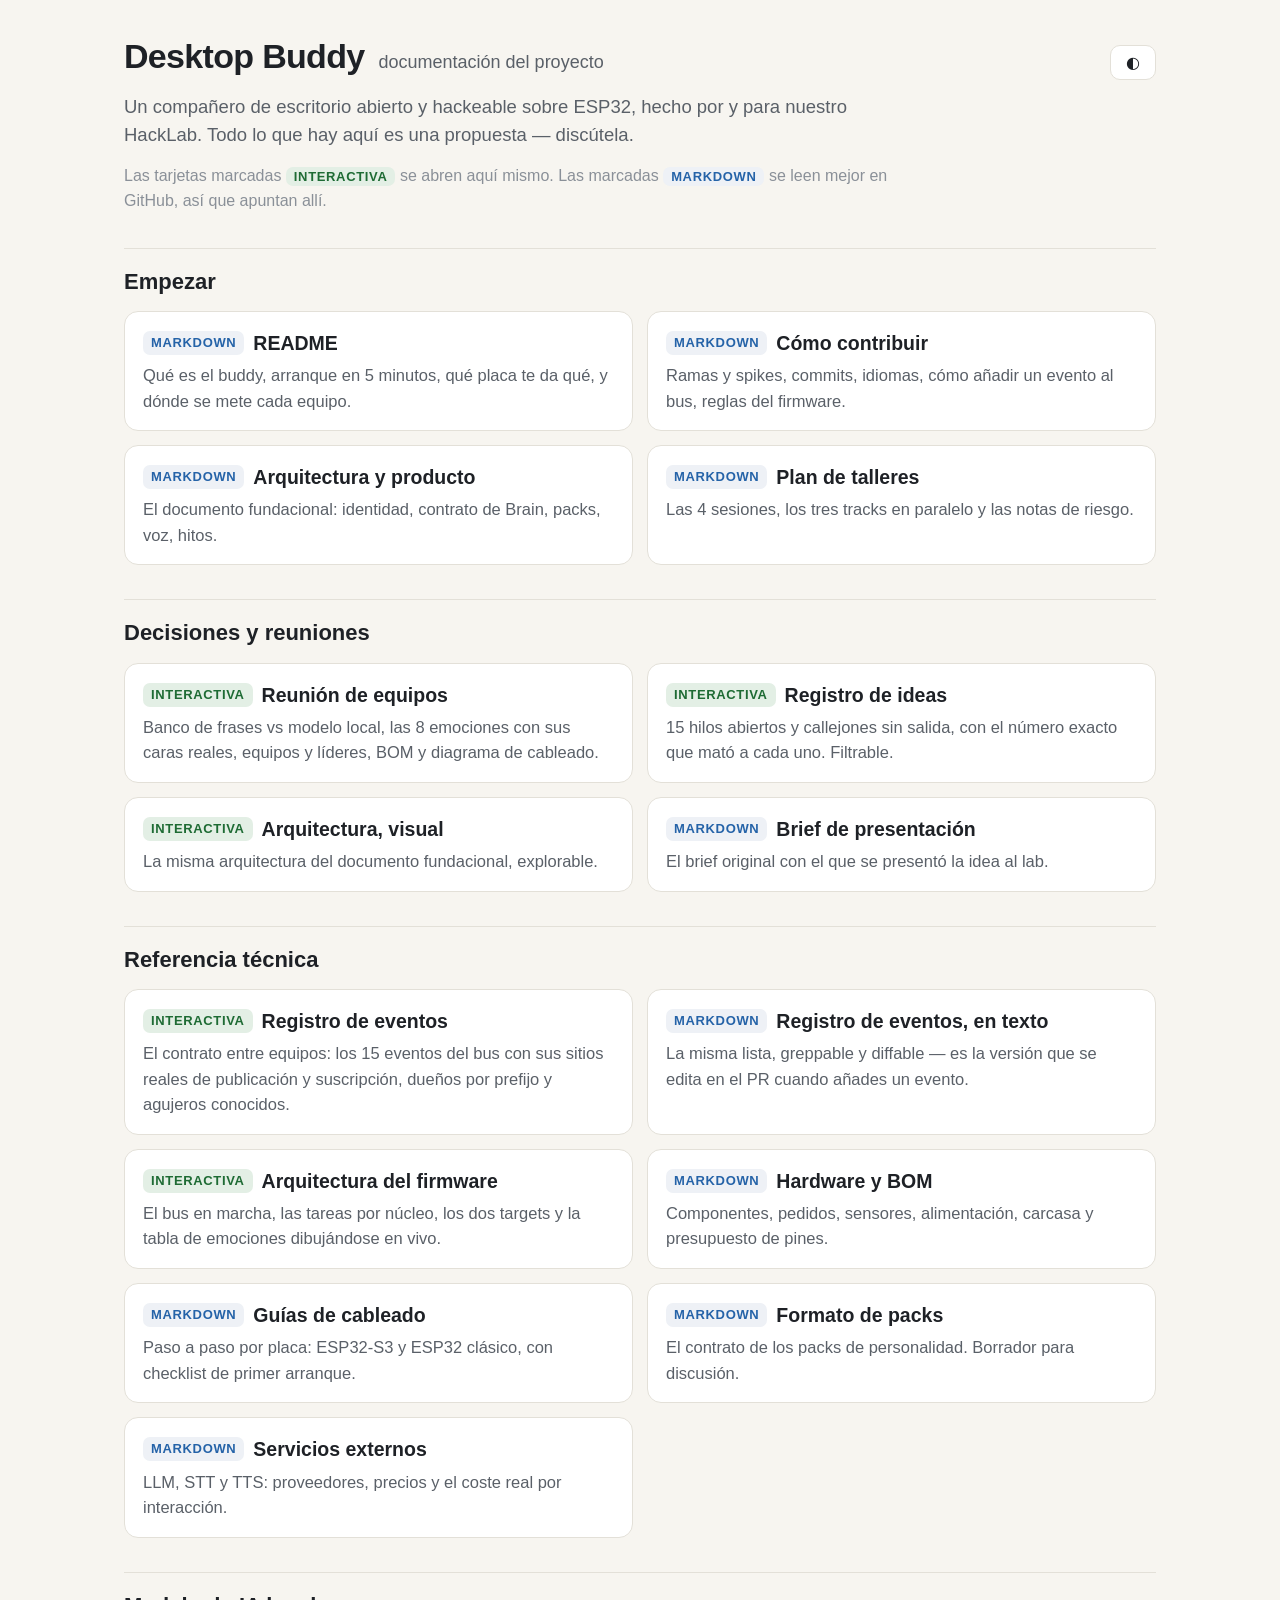
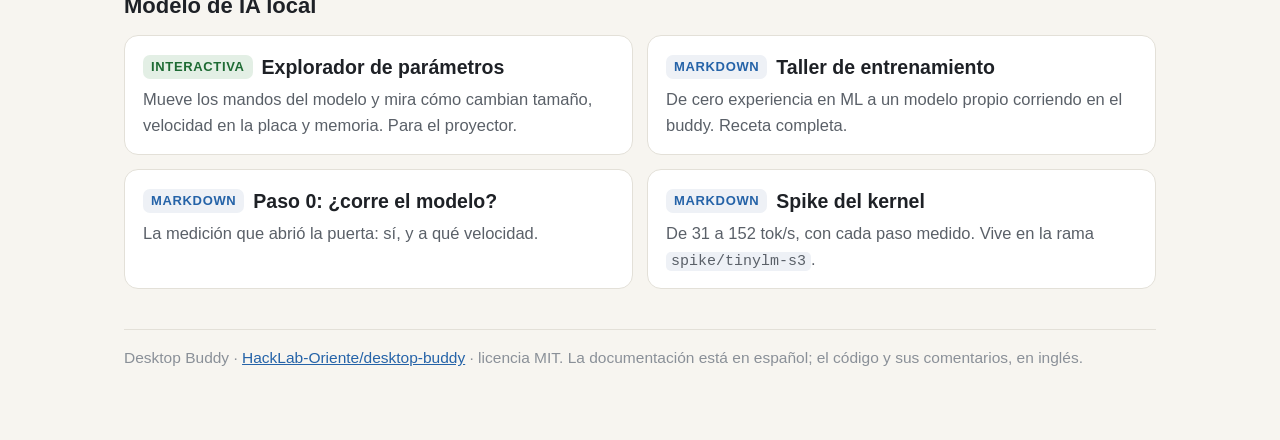
==== docs/index.html @ 01ba751e "Publishing prep: real clone URL, docs landing page, oled-mask marked historical README now carries t" ====
<!DOCTYPE html>
<html lang="es">
<head>
<meta charset="utf-8">
<meta name="viewport" content="width=device-width, initial-scale=1">
<title>Desktop Buddy · Documentación</title>
<style>
  :root{
    --bg:#f7f5f0; --card:#fff; --ink:#1e2126; --ink2:#5a6068; --muted:#8a9098;
    --line:#e3e0d8; --accent:#2563a8; --soft:#eef1f6;
    --good-bg:#e3efe5; --good-ink:#1e6b34; --warn-bg:#f5eedd; --warn-ink:#8a6410;
  }
  [data-theme="dark"]{
    --bg:#14161a; --card:#1e2126; --ink:#eceae4; --ink2:#b9bec6; --muted:#7d838c;
    --line:#2e323a; --accent:#6aa7e0; --soft:#232830;
    --good-bg:#1c3324; --good-ink:#7fd096; --warn-bg:#35301e; --warn-ink:#e0bd62;
  }
  *{box-sizing:border-box;margin:0}
  body{background:var(--bg);color:var(--ink);padding:30px 24px 70px;max-width:1080px;
    margin:0 auto;font:19px/1.55 -apple-system,"Segoe UI",Roboto,"Helvetica Neue",sans-serif}
  header{display:flex;align-items:baseline;gap:14px;flex-wrap:wrap;margin-bottom:6px}
  h1{font-size:34px;letter-spacing:-.02em}
  .sub{color:var(--ink2);font-size:18px}
  #theme{margin-left:auto;background:var(--card);color:var(--ink);border:1px solid var(--line);
    border-radius:10px;padding:7px 15px;font-size:16px;cursor:pointer}
  .lede{color:var(--ink2);font-size:18.5px;margin:10px 0 6px;max-width:760px}
  h2{font-size:22px;margin:34px 0 12px;padding-top:16px;border-top:1px solid var(--line)}
  .grid{display:grid;grid-template-columns:1fr 1fr;gap:14px}
  @media(max-width:860px){.grid{grid-template-columns:1fr}}
  a.card{display:block;background:var(--card);border:1px solid var(--line);border-radius:14px;
    padding:16px 18px;text-decoration:none;color:inherit;transition:border-color .15s,transform .15s}
  a.card:hover{border-color:var(--accent);transform:translateY(-1px)}
  a.card .t{font-size:19.5px;font-weight:700;display:flex;align-items:center;gap:9px}
  a.card .d{color:var(--ink2);font-size:16.5px;margin-top:5px}
  .pill{font-size:13px;font-weight:700;border-radius:7px;padding:2px 8px;
    text-transform:uppercase;letter-spacing:.05em;flex:none}
  .p-live{background:var(--good-bg);color:var(--good-ink)}
  .p-md{background:var(--soft);color:var(--accent)}
  .note{color:var(--muted);font-size:16px;margin-top:14px;max-width:820px}
  code{font:15px ui-monospace,Menlo,monospace;background:var(--soft);border-radius:5px;padding:1px 5px}
  footer{margin-top:40px;padding-top:16px;border-top:1px solid var(--line);
    color:var(--muted);font-size:15.5px}
</style>
</head>
<body>

<header>
  <h1>Desktop Buddy</h1>
  <span class="sub">documentación del proyecto</span>
  <button id="theme">◐</button>
</header>
<p class="lede">
  Un compañero de escritorio abierto y hackeable sobre ESP32, hecho por y para
  nuestro HackLab. Todo lo que hay aquí es una propuesta — discútela.
</p>
<p class="note">
  Las tarjetas marcadas <span class="pill p-live">interactiva</span> se abren aquí
  mismo. Las marcadas <span class="pill p-md">markdown</span> se leen mejor en
  GitHub, así que apuntan allí.
</p>

<h2>Empezar</h2>
<div class="grid">
  <a class="card" href="https://github.com/HackLab-Oriente/desktop-buddy#readme">
    <div class="t"><span class="pill p-md">markdown</span>README</div>
    <div class="d">Qué es el buddy, arranque en 5 minutos, qué placa te da qué, y dónde se mete cada equipo.</div></a>
  <a class="card" href="https://github.com/HackLab-Oriente/desktop-buddy/blob/main/CONTRIBUTING.md">
    <div class="t"><span class="pill p-md">markdown</span>Cómo contribuir</div>
    <div class="d">Ramas y spikes, commits, idiomas, cómo añadir un evento al bus, reglas del firmware.</div></a>
  <a class="card" href="https://github.com/HackLab-Oriente/desktop-buddy/blob/main/docs/architecture.md">
    <div class="t"><span class="pill p-md">markdown</span>Arquitectura y producto</div>
    <div class="d">El documento fundacional: identidad, contrato de Brain, packs, voz, hitos.</div></a>
  <a class="card" href="https://github.com/HackLab-Oriente/desktop-buddy/blob/main/docs/workshops.md">
    <div class="t"><span class="pill p-md">markdown</span>Plan de talleres</div>
    <div class="d">Las 4 sesiones, los tres tracks en paralelo y las notas de riesgo.</div></a>
</div>

<h2>Decisiones y reuniones</h2>
<div class="grid">
  <a class="card" href="reunion-equipos.html">
    <div class="t"><span class="pill p-live">interactiva</span>Reunión de equipos</div>
    <div class="d">Banco de frases vs modelo local, las 8 emociones con sus caras reales, equipos y líderes, BOM y diagrama de cableado.</div></a>
  <a class="card" href="ideas-exploration.html">
    <div class="t"><span class="pill p-live">interactiva</span>Registro de ideas</div>
    <div class="d">15 hilos abiertos y callejones sin salida, con el número exacto que mató a cada uno. Filtrable.</div></a>
  <a class="card" href="arquitectura.html">
    <div class="t"><span class="pill p-live">interactiva</span>Arquitectura, visual</div>
    <div class="d">La misma arquitectura del documento fundacional, explorable.</div></a>
  <a class="card" href="https://github.com/HackLab-Oriente/desktop-buddy/blob/main/docs/brief-presentacion.md">
    <div class="t"><span class="pill p-md">markdown</span>Brief de presentación</div>
    <div class="d">El brief original con el que se presentó la idea al lab.</div></a>
</div>

<h2>Referencia técnica</h2>
<div class="grid">
  <a class="card" href="event-registry.html">
    <div class="t"><span class="pill p-live">interactiva</span>Registro de eventos</div>
    <div class="d">El contrato entre equipos: los 15 eventos del bus con sus sitios reales de publicación y suscripción, dueños por prefijo y agujeros conocidos.</div></a>
  <a class="card" href="https://github.com/HackLab-Oriente/desktop-buddy/blob/main/docs/event-registry.md">
    <div class="t"><span class="pill p-md">markdown</span>Registro de eventos, en texto</div>
    <div class="d">La misma lista, greppable y diffable — es la versión que se edita en el PR cuando añades un evento.</div></a>
  <a class="card" href="firmware-architecture.html">
    <div class="t"><span class="pill p-live">interactiva</span>Arquitectura del firmware</div>
    <div class="d">El bus en marcha, las tareas por núcleo, los dos targets y la tabla de emociones dibujándose en vivo.</div></a>
  <a class="card" href="https://github.com/HackLab-Oriente/desktop-buddy/blob/main/docs/hardware.md">
    <div class="t"><span class="pill p-md">markdown</span>Hardware y BOM</div>
    <div class="d">Componentes, pedidos, sensores, alimentación, carcasa y presupuesto de pines.</div></a>
  <a class="card" href="https://github.com/HackLab-Oriente/desktop-buddy/tree/main/hardware">
    <div class="t"><span class="pill p-md">markdown</span>Guías de cableado</div>
    <div class="d">Paso a paso por placa: ESP32-S3 y ESP32 clásico, con checklist de primer arranque.</div></a>
  <a class="card" href="https://github.com/HackLab-Oriente/desktop-buddy/blob/main/docs/pack-format.md">
    <div class="t"><span class="pill p-md">markdown</span>Formato de packs</div>
    <div class="d">El contrato de los packs de personalidad. Borrador para discusión.</div></a>
  <a class="card" href="https://github.com/HackLab-Oriente/desktop-buddy/blob/main/docs/services.md">
    <div class="t"><span class="pill p-md">markdown</span>Servicios externos</div>
    <div class="d">LLM, STT y TTS: proveedores, precios y el coste real por interacción.</div></a>
</div>

<h2>Modelo de IA local</h2>
<div class="grid">
  <a class="card" href="param-explorer.html">
    <div class="t"><span class="pill p-live">interactiva</span>Explorador de parámetros</div>
    <div class="d">Mueve los mandos del modelo y mira cómo cambian tamaño, velocidad en la placa y memoria. Para el proyector.</div></a>
  <a class="card" href="https://github.com/HackLab-Oriente/desktop-buddy/blob/main/docs/training-workshop.md">
    <div class="t"><span class="pill p-md">markdown</span>Taller de entrenamiento</div>
    <div class="d">De cero experiencia en ML a un modelo propio corriendo en el buddy. Receta completa.</div></a>
  <a class="card" href="https://github.com/HackLab-Oriente/desktop-buddy/blob/main/docs/local-model-bringup.md">
    <div class="t"><span class="pill p-md">markdown</span>Paso 0: ¿corre el modelo?</div>
    <div class="d">La medición que abrió la puerta: sí, y a qué velocidad.</div></a>
  <a class="card" href="https://github.com/HackLab-Oriente/desktop-buddy/blob/spike/tinylm-s3/spikes/tinylm-s3/README.md">
    <div class="t"><span class="pill p-md">markdown</span>Spike del kernel</div>
    <div class="d">De 31 a 152 tok/s, con cada paso medido. Vive en la rama <code>spike/tinylm-s3</code>.</div></a>
</div>

<footer>
  Desktop Buddy · <a href="https://github.com/HackLab-Oriente/desktop-buddy" style="color:var(--accent)">HackLab-Oriente/desktop-buddy</a> ·
  licencia MIT. La documentación está en español; el código y sus comentarios, en inglés.
</footer>

<script>
document.getElementById("theme").addEventListener("click", () => {
  const r = document.documentElement;
  r.dataset.theme = r.dataset.theme === "dark" ? "" : "dark";
});
if (matchMedia("(prefers-color-scheme: dark)").matches)
  document.documentElement.dataset.theme = "dark";
</script>
</body>
</html>
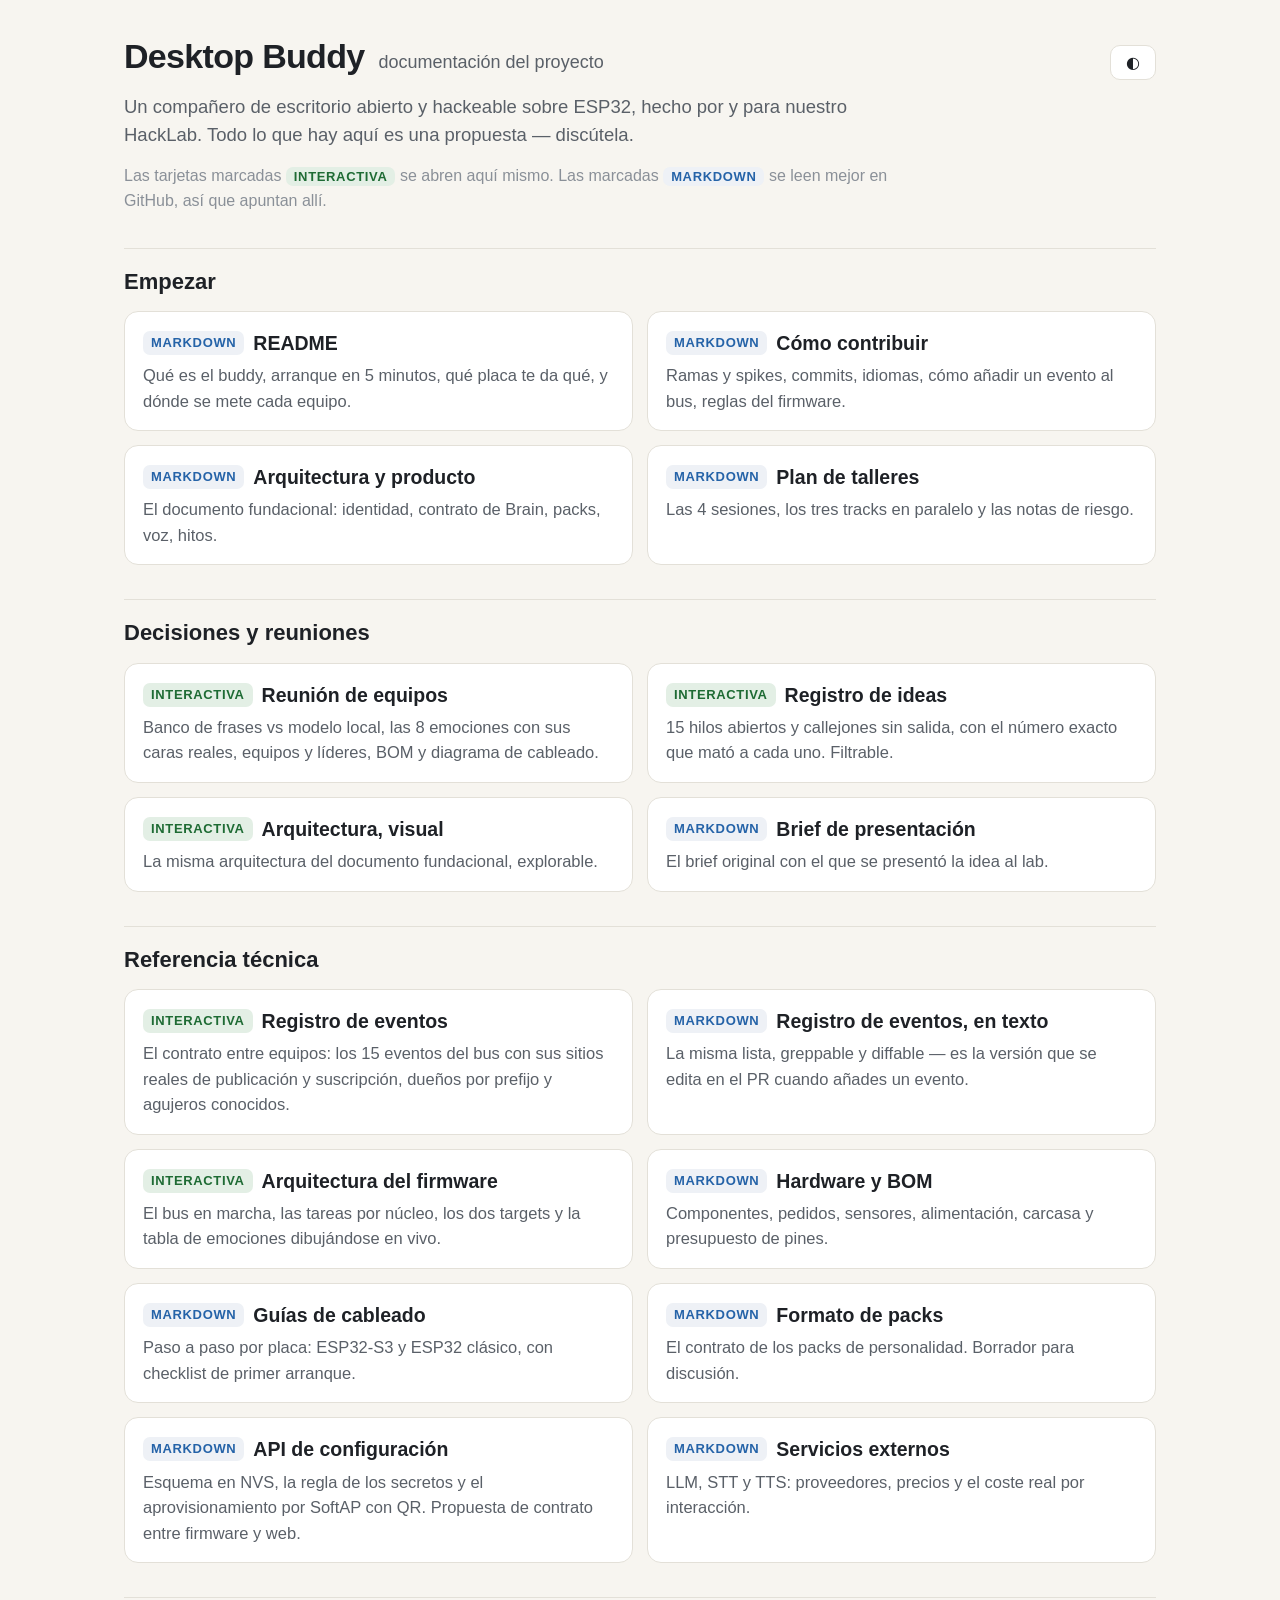
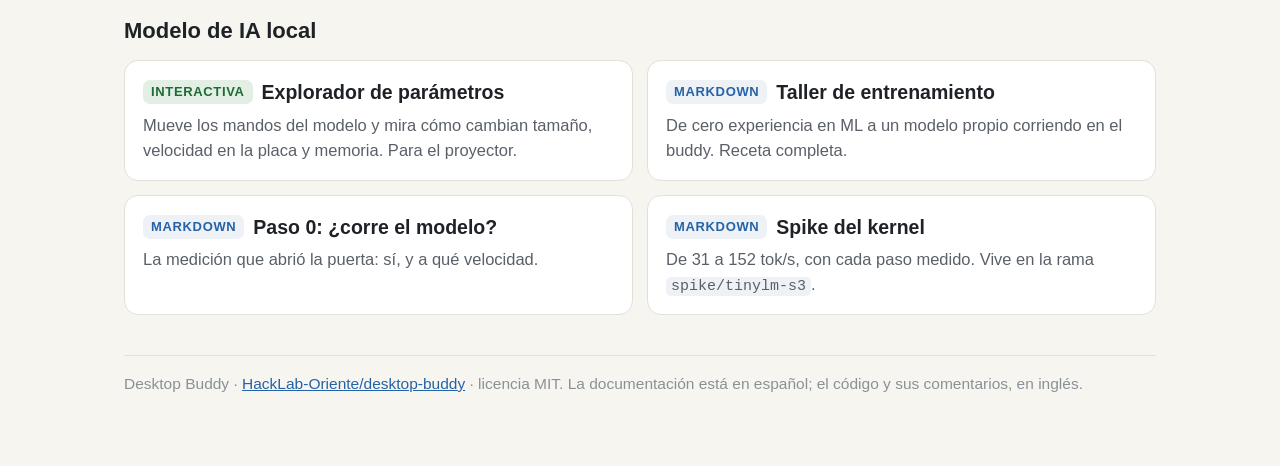
==== commit ec890a4b: "Link the config contract from the published index docs/index.html is the GitHub Pages landing page (" ====
--- a/docs/index.html
+++ b/docs/index.html
@@ -111,6 +111,9 @@
   <a class="card" href="https://github.com/HackLab-Oriente/desktop-buddy/blob/main/docs/pack-format.md">
     <div class="t"><span class="pill p-md">markdown</span>Formato de packs</div>
     <div class="d">El contrato de los packs de personalidad. Borrador para discusión.</div></a>
+  <a class="card" href="https://github.com/HackLab-Oriente/desktop-buddy/blob/main/docs/config-api.md">
+    <div class="t"><span class="pill p-md">markdown</span>API de configuración</div>
+    <div class="d">Esquema en NVS, la regla de los secretos y el aprovisionamiento por SoftAP con QR. Propuesta de contrato entre firmware y web.</div></a>
   <a class="card" href="https://github.com/HackLab-Oriente/desktop-buddy/blob/main/docs/services.md">
     <div class="t"><span class="pill p-md">markdown</span>Servicios externos</div>
     <div class="d">LLM, STT y TTS: proveedores, precios y el coste real por interacción.</div></a>
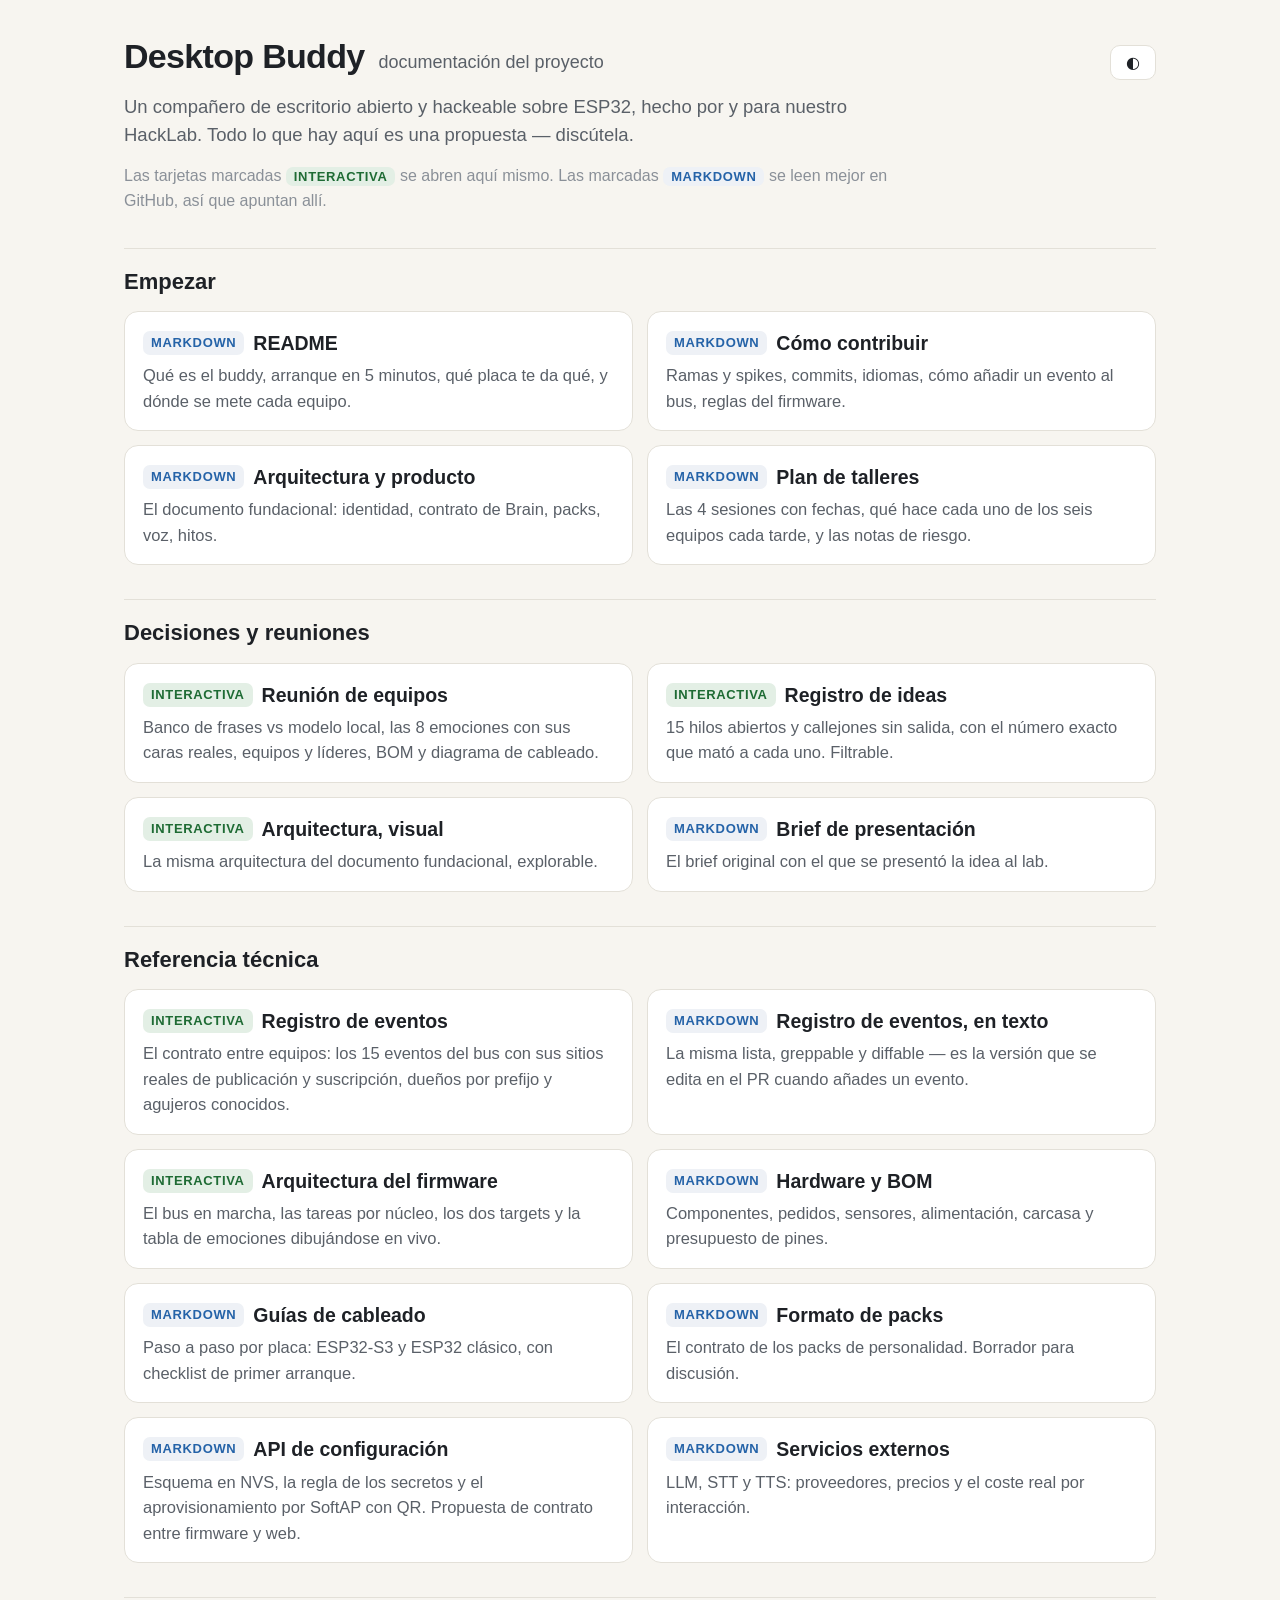
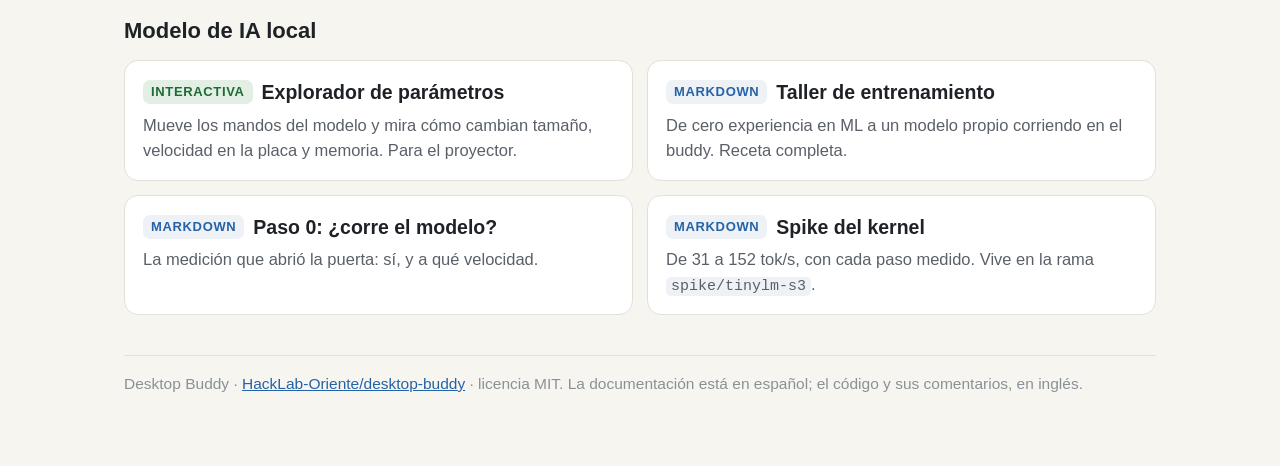
==== commit f8ec7d66: "Re-plan the workshops around what is actually built The plan was written for a team starting from ze" ====
--- a/docs/index.html
+++ b/docs/index.html
@@ -72,7 +72,7 @@
     <div class="d">El documento fundacional: identidad, contrato de Brain, packs, voz, hitos.</div></a>
   <a class="card" href="https://github.com/HackLab-Oriente/desktop-buddy/blob/main/docs/workshops.md">
     <div class="t"><span class="pill p-md">markdown</span>Plan de talleres</div>
-    <div class="d">Las 4 sesiones, los tres tracks en paralelo y las notas de riesgo.</div></a>
+    <div class="d">Las 4 sesiones con fechas, qué hace cada uno de los seis equipos cada tarde, y las notas de riesgo.</div></a>
 </div>
 
 <h2>Decisiones y reuniones</h2>
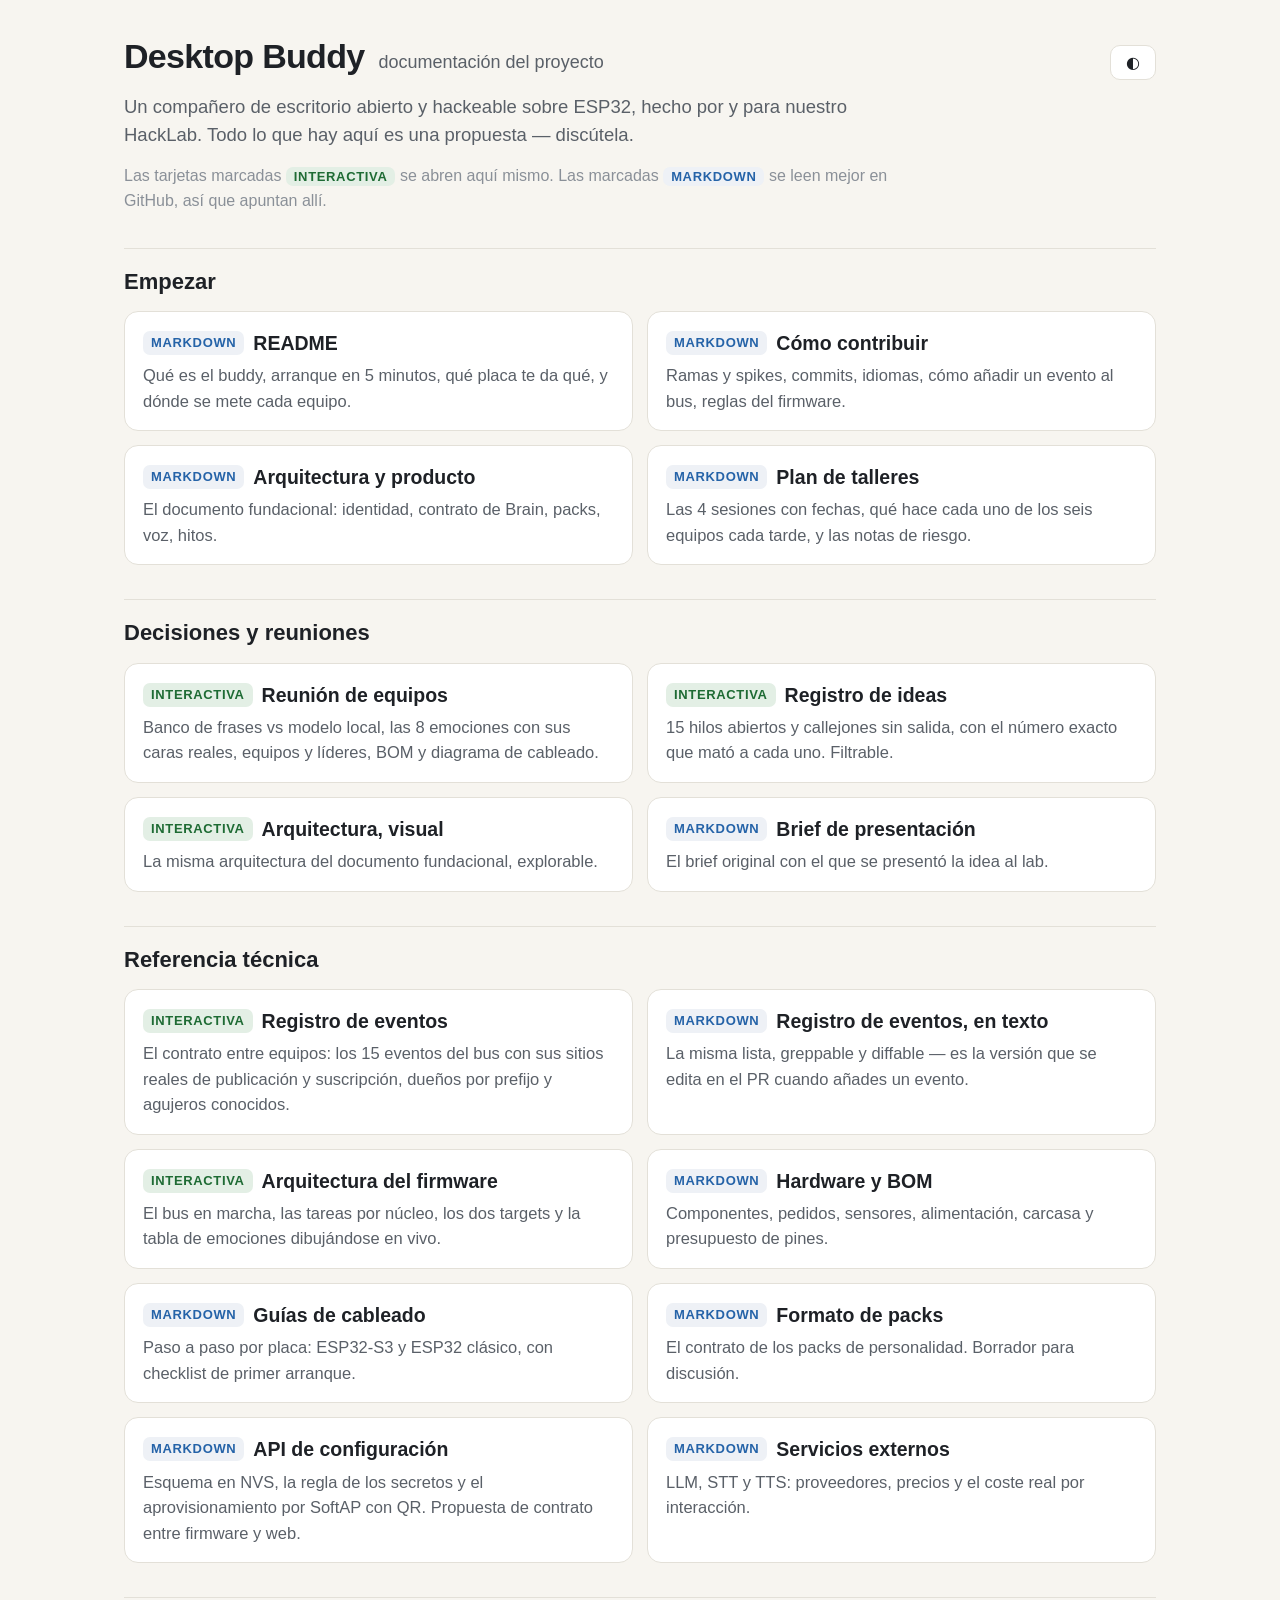
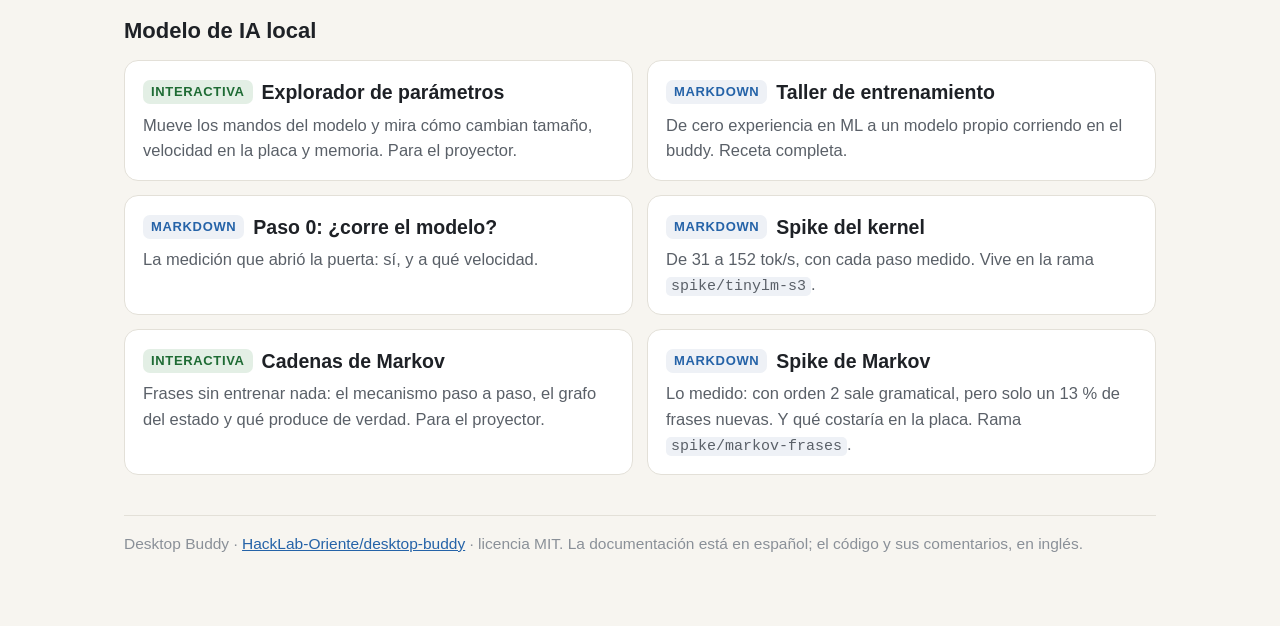
==== commit 34f8cb95: "Publish the Markov explainer on the docs site docs/markov.html joins param-explorer.html as an inter" ====
--- a/docs/index.html
+++ b/docs/index.html
@@ -133,6 +133,12 @@
   <a class="card" href="https://github.com/HackLab-Oriente/desktop-buddy/blob/spike/tinylm-s3/spikes/tinylm-s3/README.md">
     <div class="t"><span class="pill p-md">markdown</span>Spike del kernel</div>
     <div class="d">De 31 a 152 tok/s, con cada paso medido. Vive en la rama <code>spike/tinylm-s3</code>.</div></a>
+  <a class="card" href="markov.html">
+    <div class="t"><span class="pill p-live">interactiva</span>Cadenas de Markov</div>
+    <div class="d">Frases sin entrenar nada: el mecanismo paso a paso, el grafo del estado y qué produce de verdad. Para el proyector.</div></a>
+  <a class="card" href="https://github.com/HackLab-Oriente/desktop-buddy/blob/spike/markov-frases/spikes/markov-frases/README.md">
+    <div class="t"><span class="pill p-md">markdown</span>Spike de Markov</div>
+    <div class="d">Lo medido: con orden 2 sale gramatical, pero solo un 13&nbsp;% de frases nuevas. Y qué costaría en la placa. Rama <code>spike/markov-frases</code>.</div></a>
 </div>
 
 <footer>
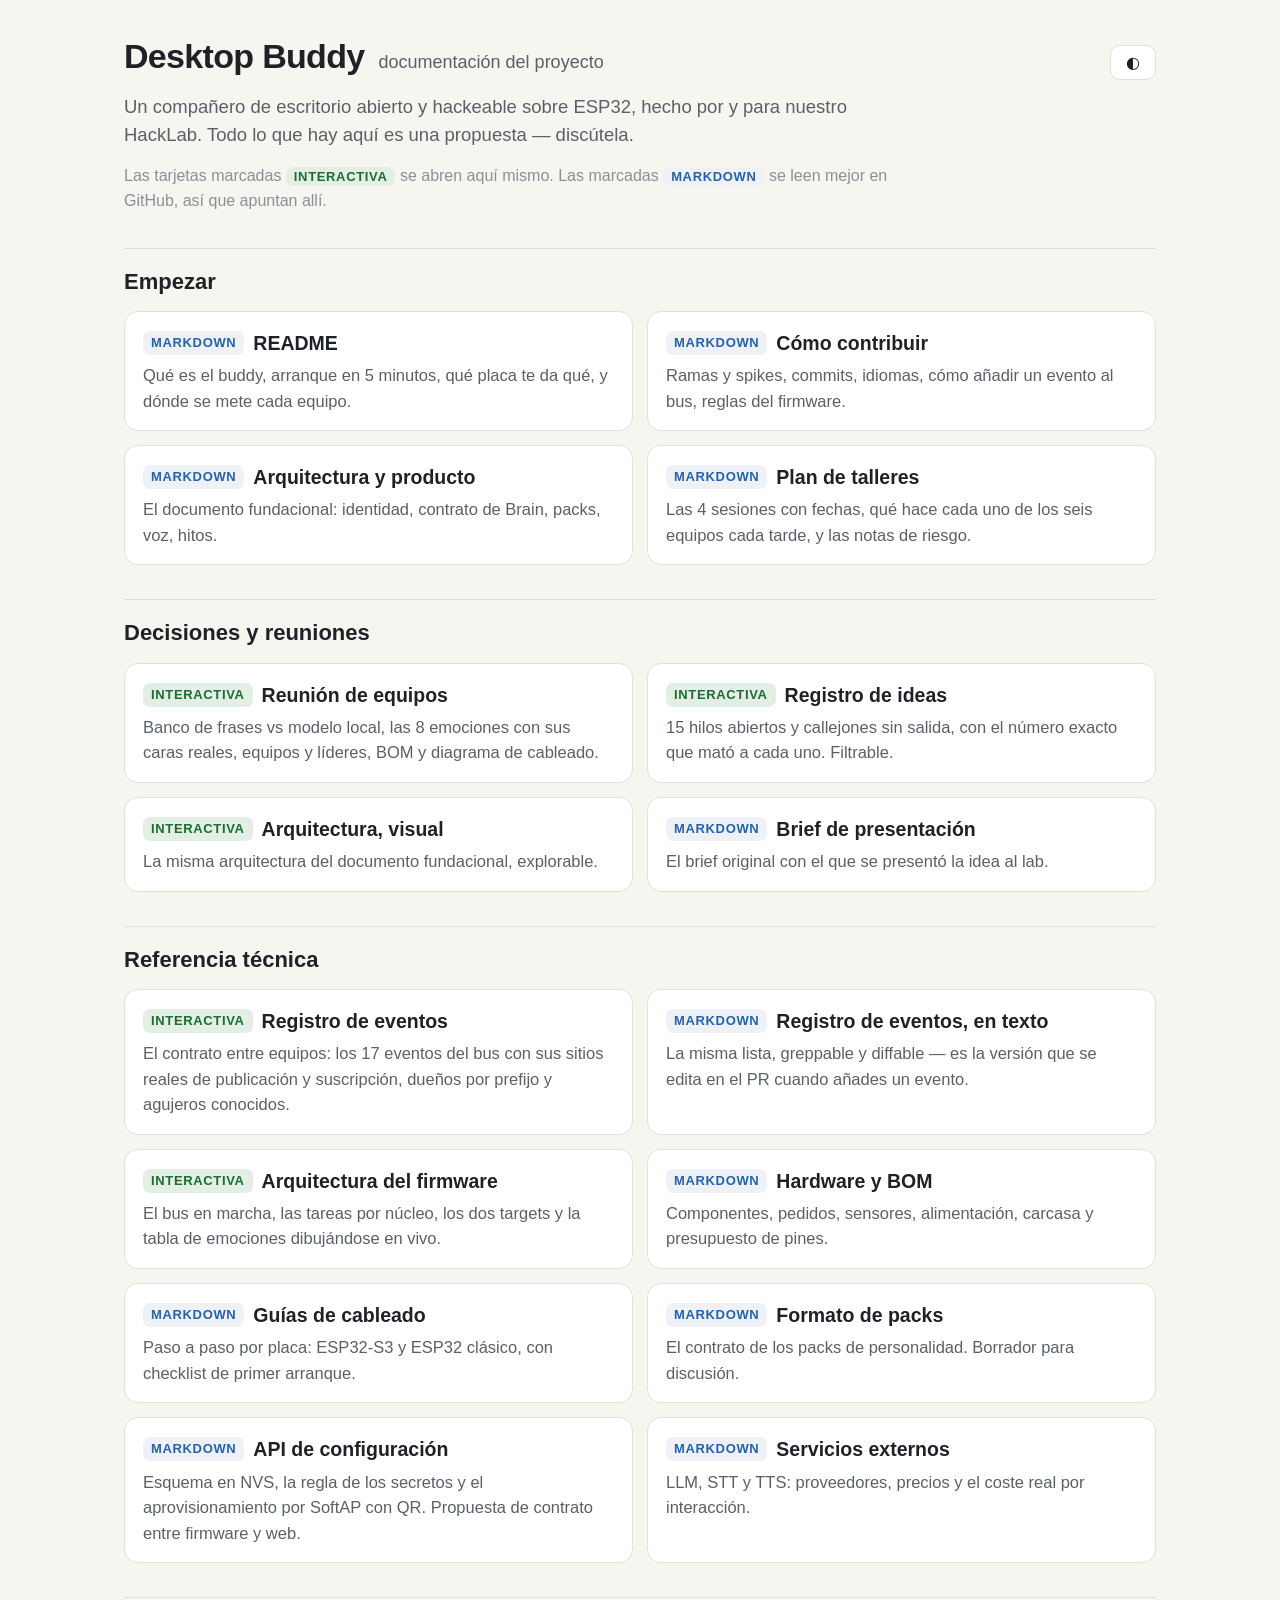
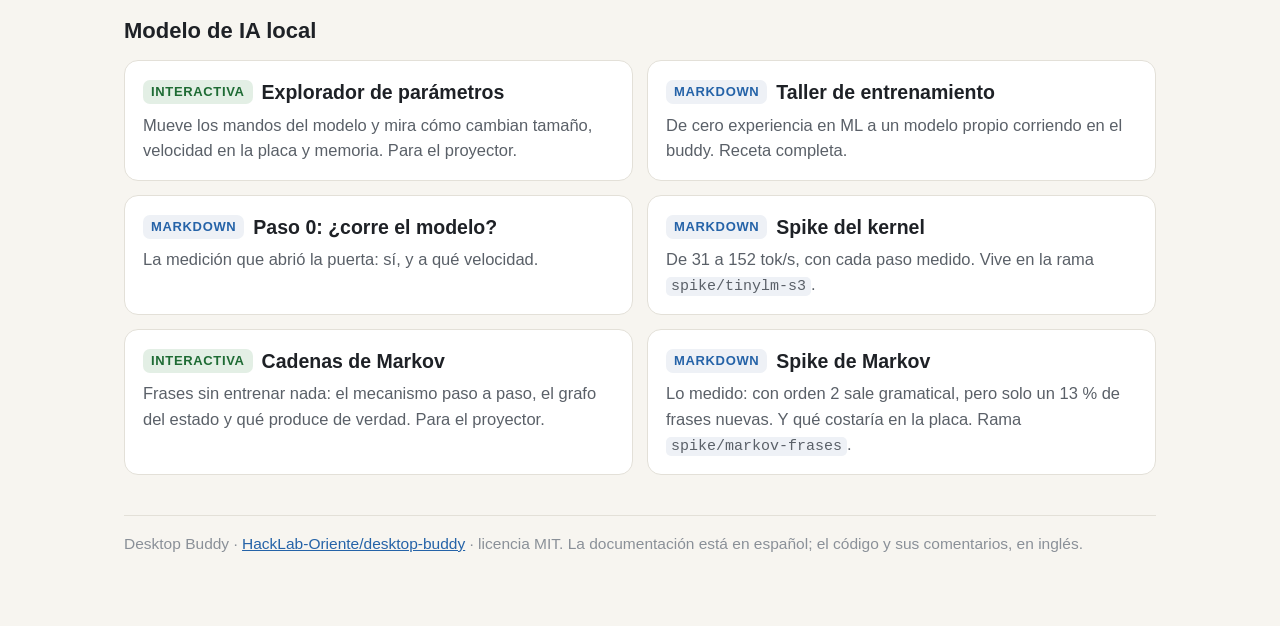
==== commit eb8ad46c: "Point the README at what already shipped Four claims had gone stale. The config API is no longer "el" ====
--- a/docs/index.html
+++ b/docs/index.html
@@ -95,7 +95,7 @@
 <div class="grid">
   <a class="card" href="event-registry.html">
     <div class="t"><span class="pill p-live">interactiva</span>Registro de eventos</div>
-    <div class="d">El contrato entre equipos: los 15 eventos del bus con sus sitios reales de publicación y suscripción, dueños por prefijo y agujeros conocidos.</div></a>
+    <div class="d">El contrato entre equipos: los 17 eventos del bus con sus sitios reales de publicación y suscripción, dueños por prefijo y agujeros conocidos.</div></a>
   <a class="card" href="https://github.com/HackLab-Oriente/desktop-buddy/blob/main/docs/event-registry.md">
     <div class="t"><span class="pill p-md">markdown</span>Registro de eventos, en texto</div>
     <div class="d">La misma lista, greppable y diffable — es la versión que se edita en el PR cuando añades un evento.</div></a>
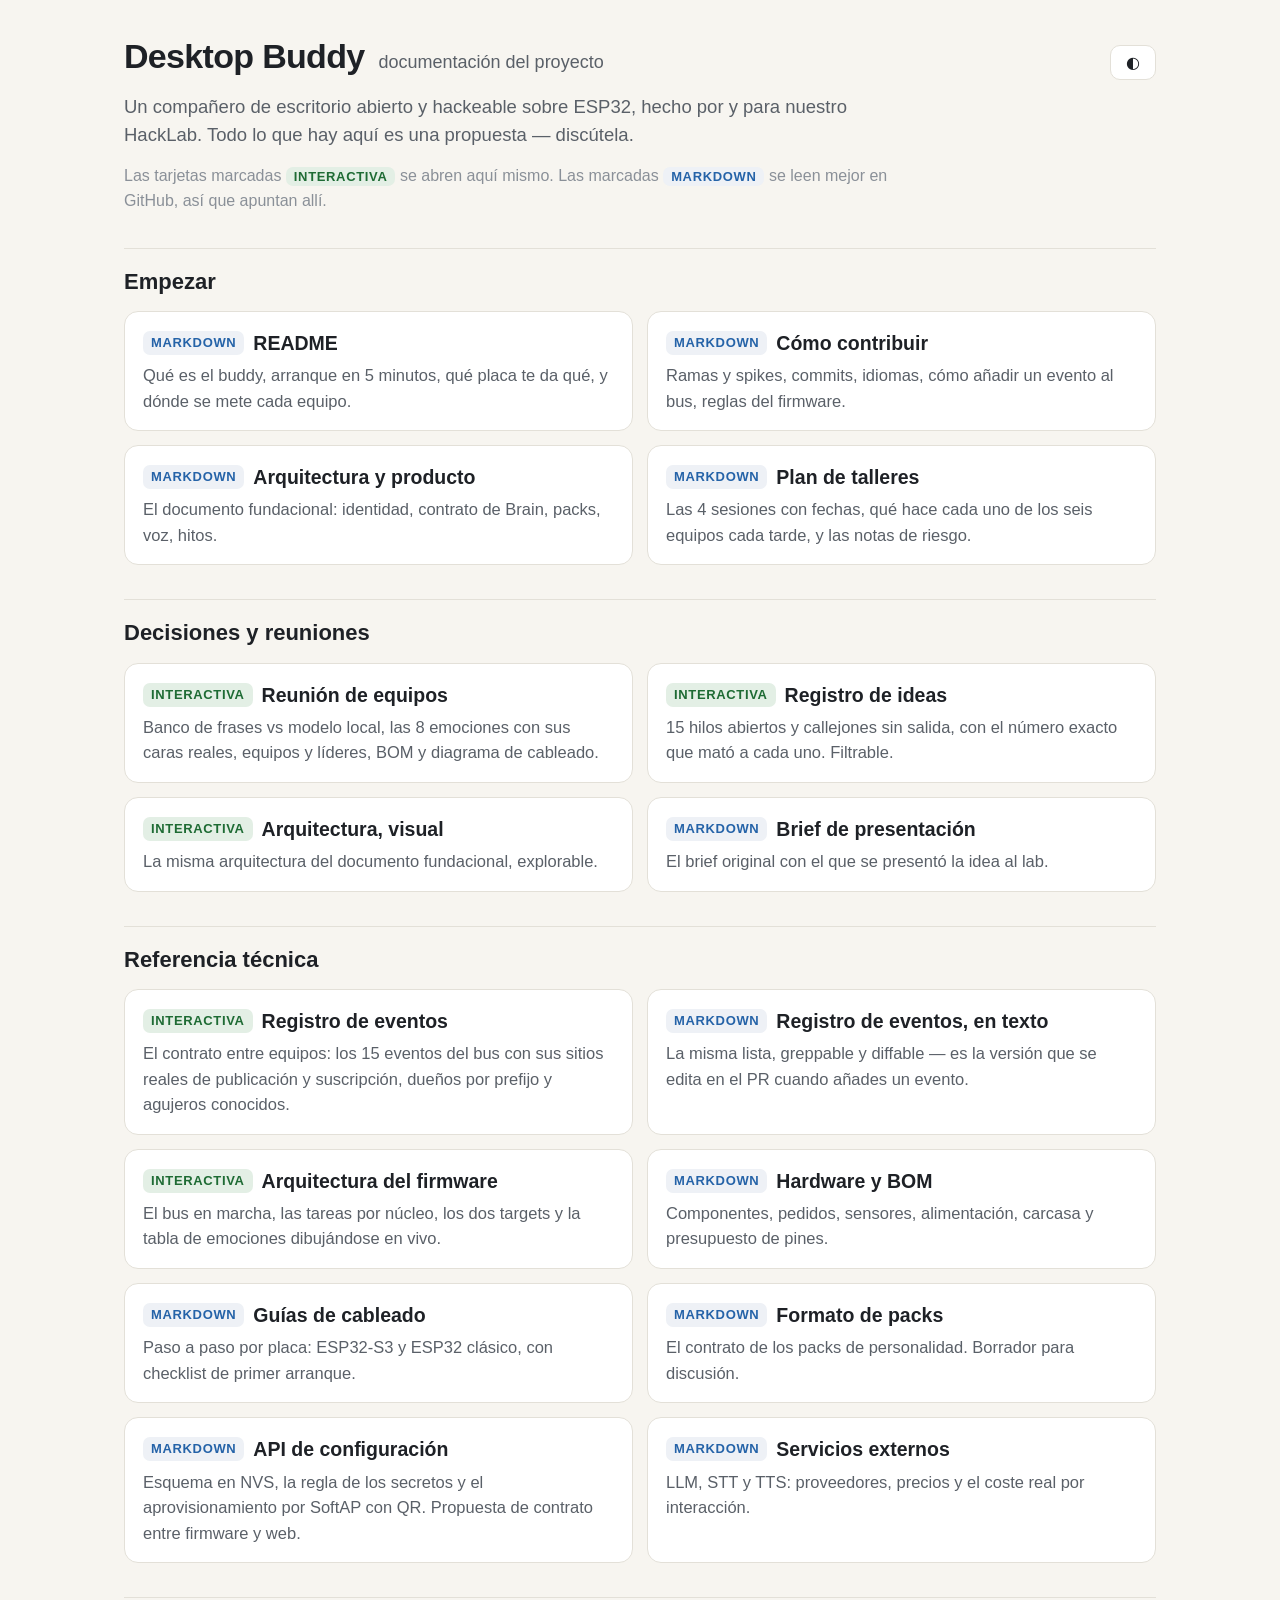
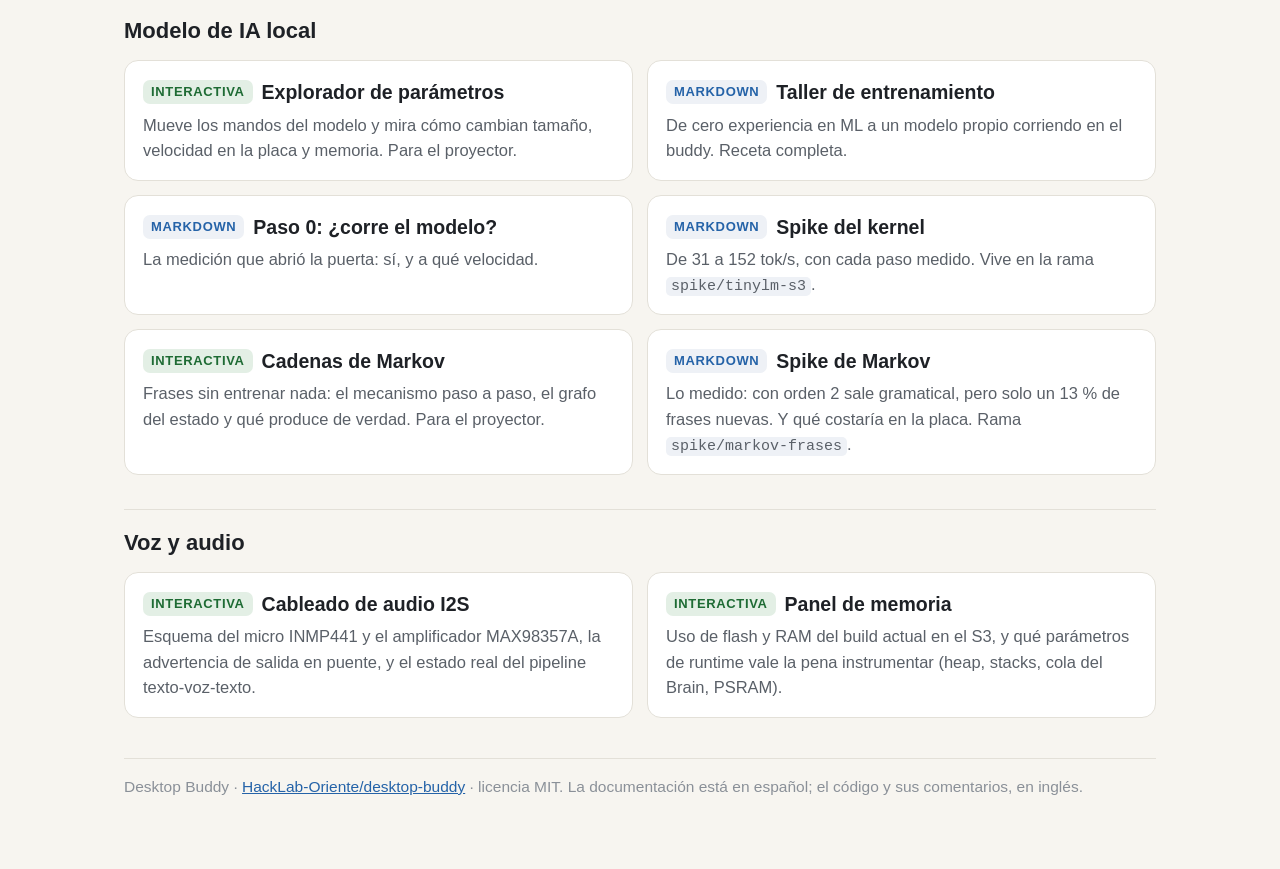
==== commit 99f3bd05: "Agregar documentación de cableado de audio y panel de memoria al sitio Dos páginas interactivas nuev" ====
--- a/docs/index.html
+++ b/docs/index.html
@@ -95,7 +95,7 @@
 <div class="grid">
   <a class="card" href="event-registry.html">
     <div class="t"><span class="pill p-live">interactiva</span>Registro de eventos</div>
-    <div class="d">El contrato entre equipos: los 17 eventos del bus con sus sitios reales de publicación y suscripción, dueños por prefijo y agujeros conocidos.</div></a>
+    <div class="d">El contrato entre equipos: los 15 eventos del bus con sus sitios reales de publicación y suscripción, dueños por prefijo y agujeros conocidos.</div></a>
   <a class="card" href="https://github.com/HackLab-Oriente/desktop-buddy/blob/main/docs/event-registry.md">
     <div class="t"><span class="pill p-md">markdown</span>Registro de eventos, en texto</div>
     <div class="d">La misma lista, greppable y diffable — es la versión que se edita en el PR cuando añades un evento.</div></a>
@@ -141,6 +141,16 @@
     <div class="d">Lo medido: con orden 2 sale gramatical, pero solo un 13&nbsp;% de frases nuevas. Y qué costaría en la placa. Rama <code>spike/markov-frases</code>.</div></a>
 </div>
 
+<h2>Voz y audio</h2>
+<div class="grid">
+  <a class="card" href="audio-wiring.html">
+    <div class="t"><span class="pill p-live">interactiva</span>Cableado de audio I2S</div>
+    <div class="d">Esquema del micro INMP441 y el amplificador MAX98357A, la advertencia de salida en puente, y el estado real del pipeline texto-voz-texto.</div></a>
+  <a class="card" href="memory-dashboard.html">
+    <div class="t"><span class="pill p-live">interactiva</span>Panel de memoria</div>
+    <div class="d">Uso de flash y RAM del build actual en el S3, y qué parámetros de runtime vale la pena instrumentar (heap, stacks, cola del Brain, PSRAM).</div></a>
+</div>
+
 <footer>
   Desktop Buddy · <a href="https://github.com/HackLab-Oriente/desktop-buddy" style="color:var(--accent)">HackLab-Oriente/desktop-buddy</a> ·
   licencia MIT. La documentación está en español; el código y sus comentarios, en inglés.
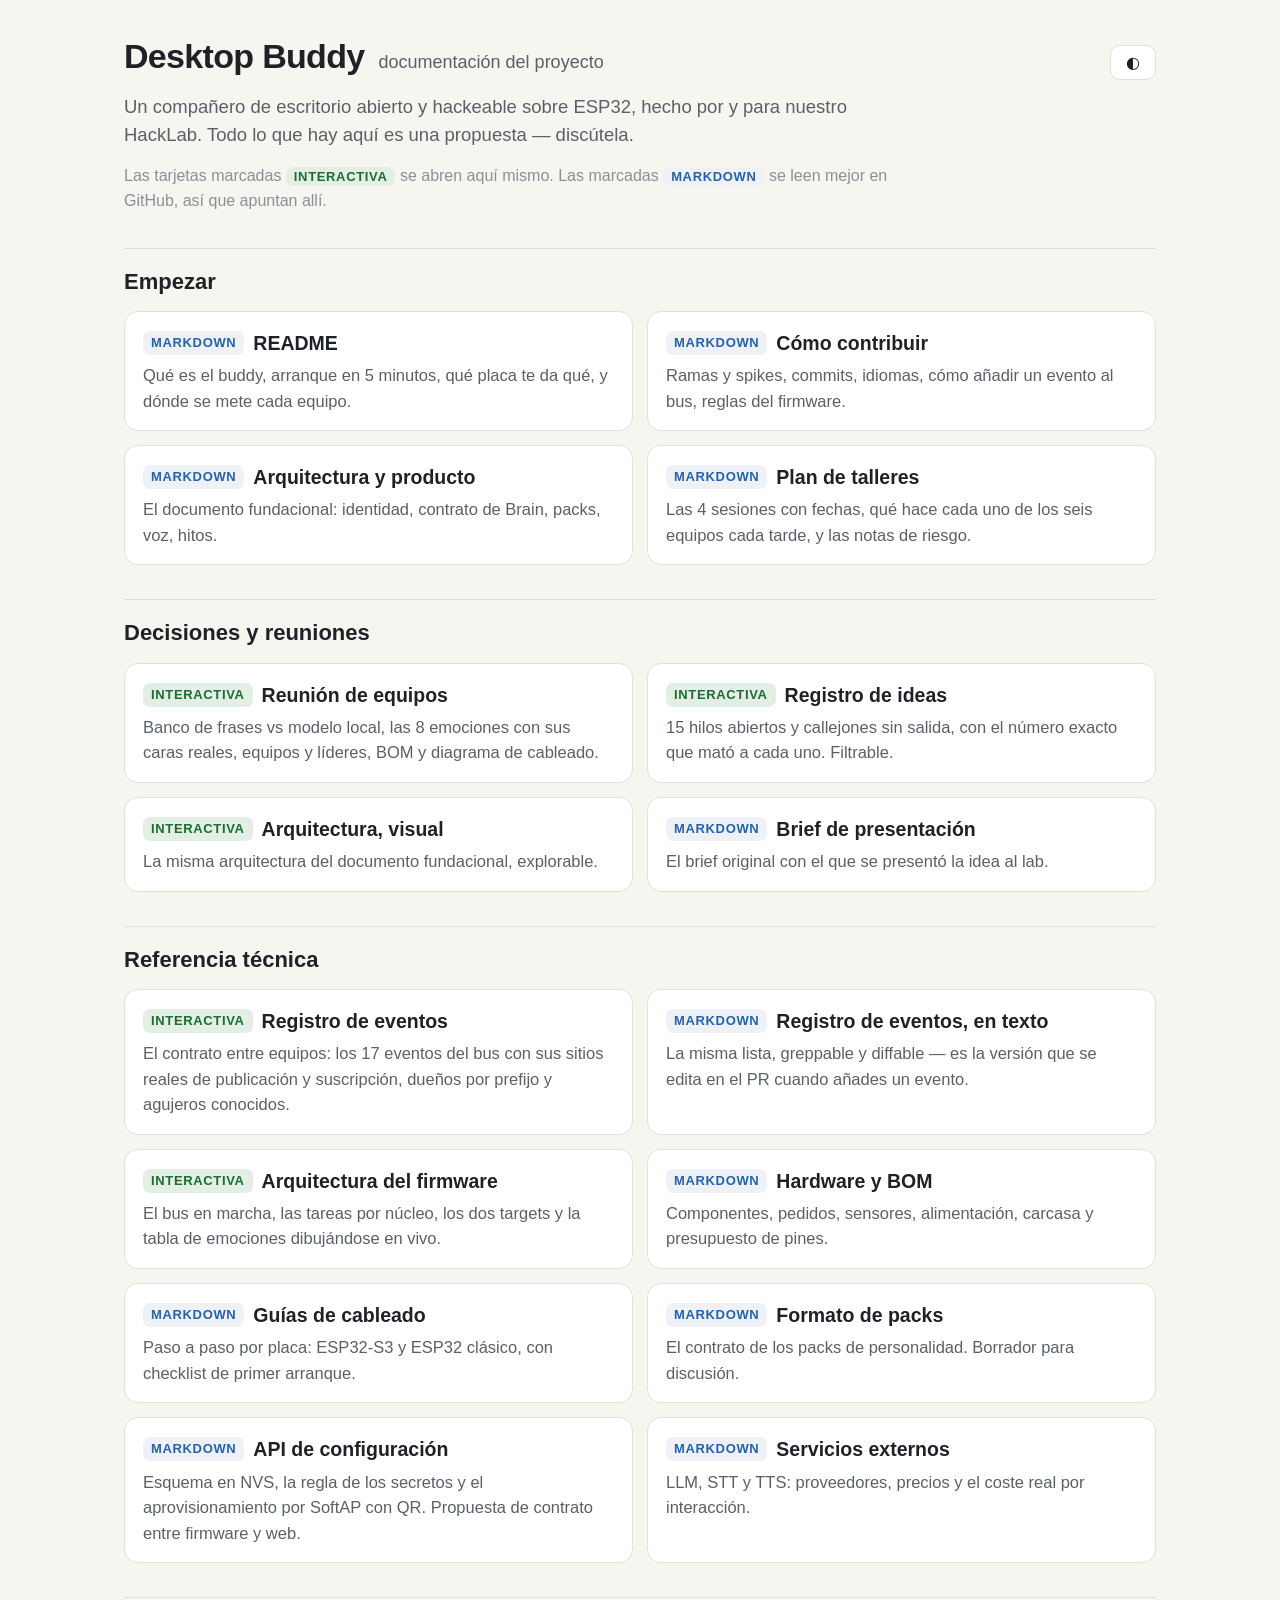
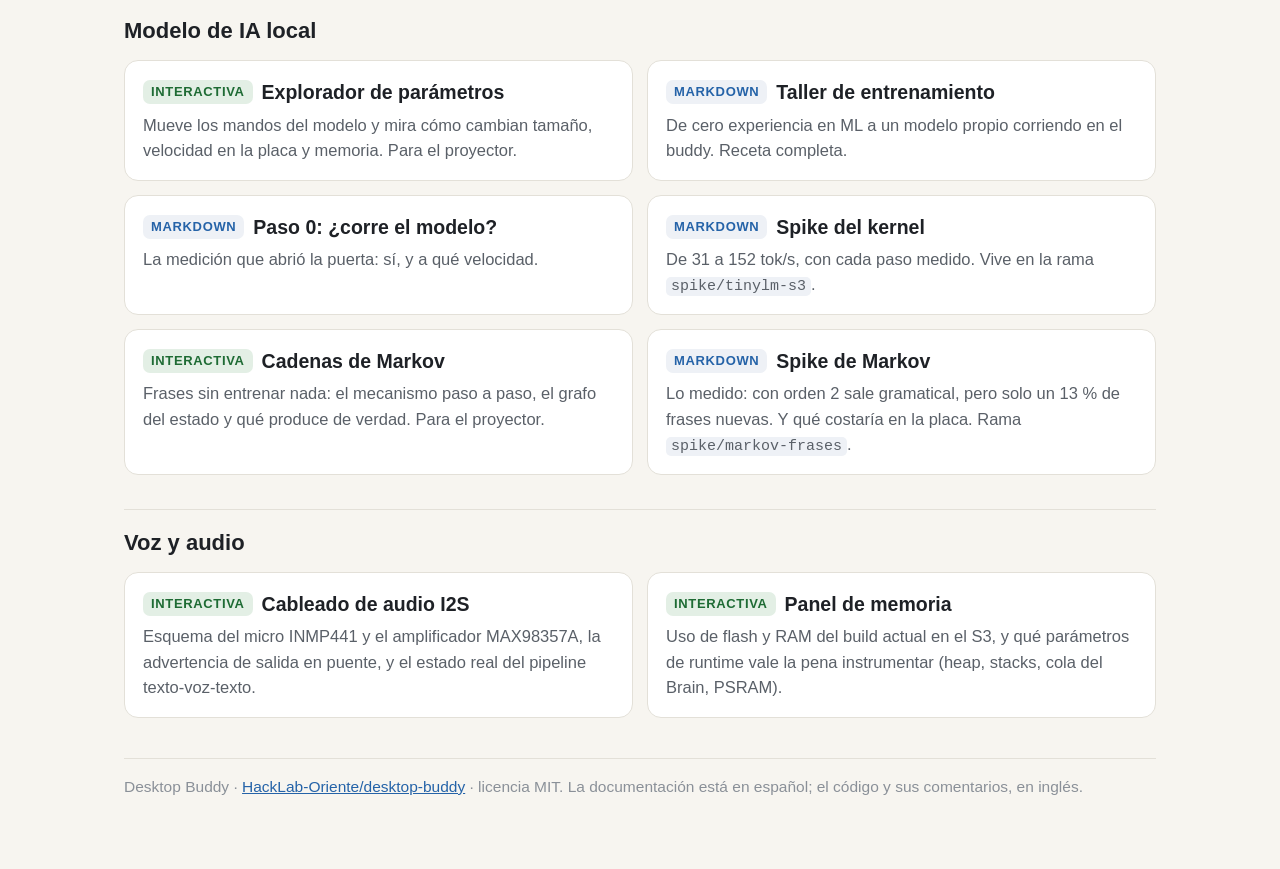
==== commit e484620b: "Merge pull request #50 from HackLab-Oriente/voz/pipeline-texto-voz-texto" ====
--- a/docs/index.html
+++ b/docs/index.html
@@ -95,7 +95,7 @@
 <div class="grid">
   <a class="card" href="event-registry.html">
     <div class="t"><span class="pill p-live">interactiva</span>Registro de eventos</div>
-    <div class="d">El contrato entre equipos: los 15 eventos del bus con sus sitios reales de publicación y suscripción, dueños por prefijo y agujeros conocidos.</div></a>
+    <div class="d">El contrato entre equipos: los 17 eventos del bus con sus sitios reales de publicación y suscripción, dueños por prefijo y agujeros conocidos.</div></a>
   <a class="card" href="https://github.com/HackLab-Oriente/desktop-buddy/blob/main/docs/event-registry.md">
     <div class="t"><span class="pill p-md">markdown</span>Registro de eventos, en texto</div>
     <div class="d">La misma lista, greppable y diffable — es la versión que se edita en el PR cuando añades un evento.</div></a>
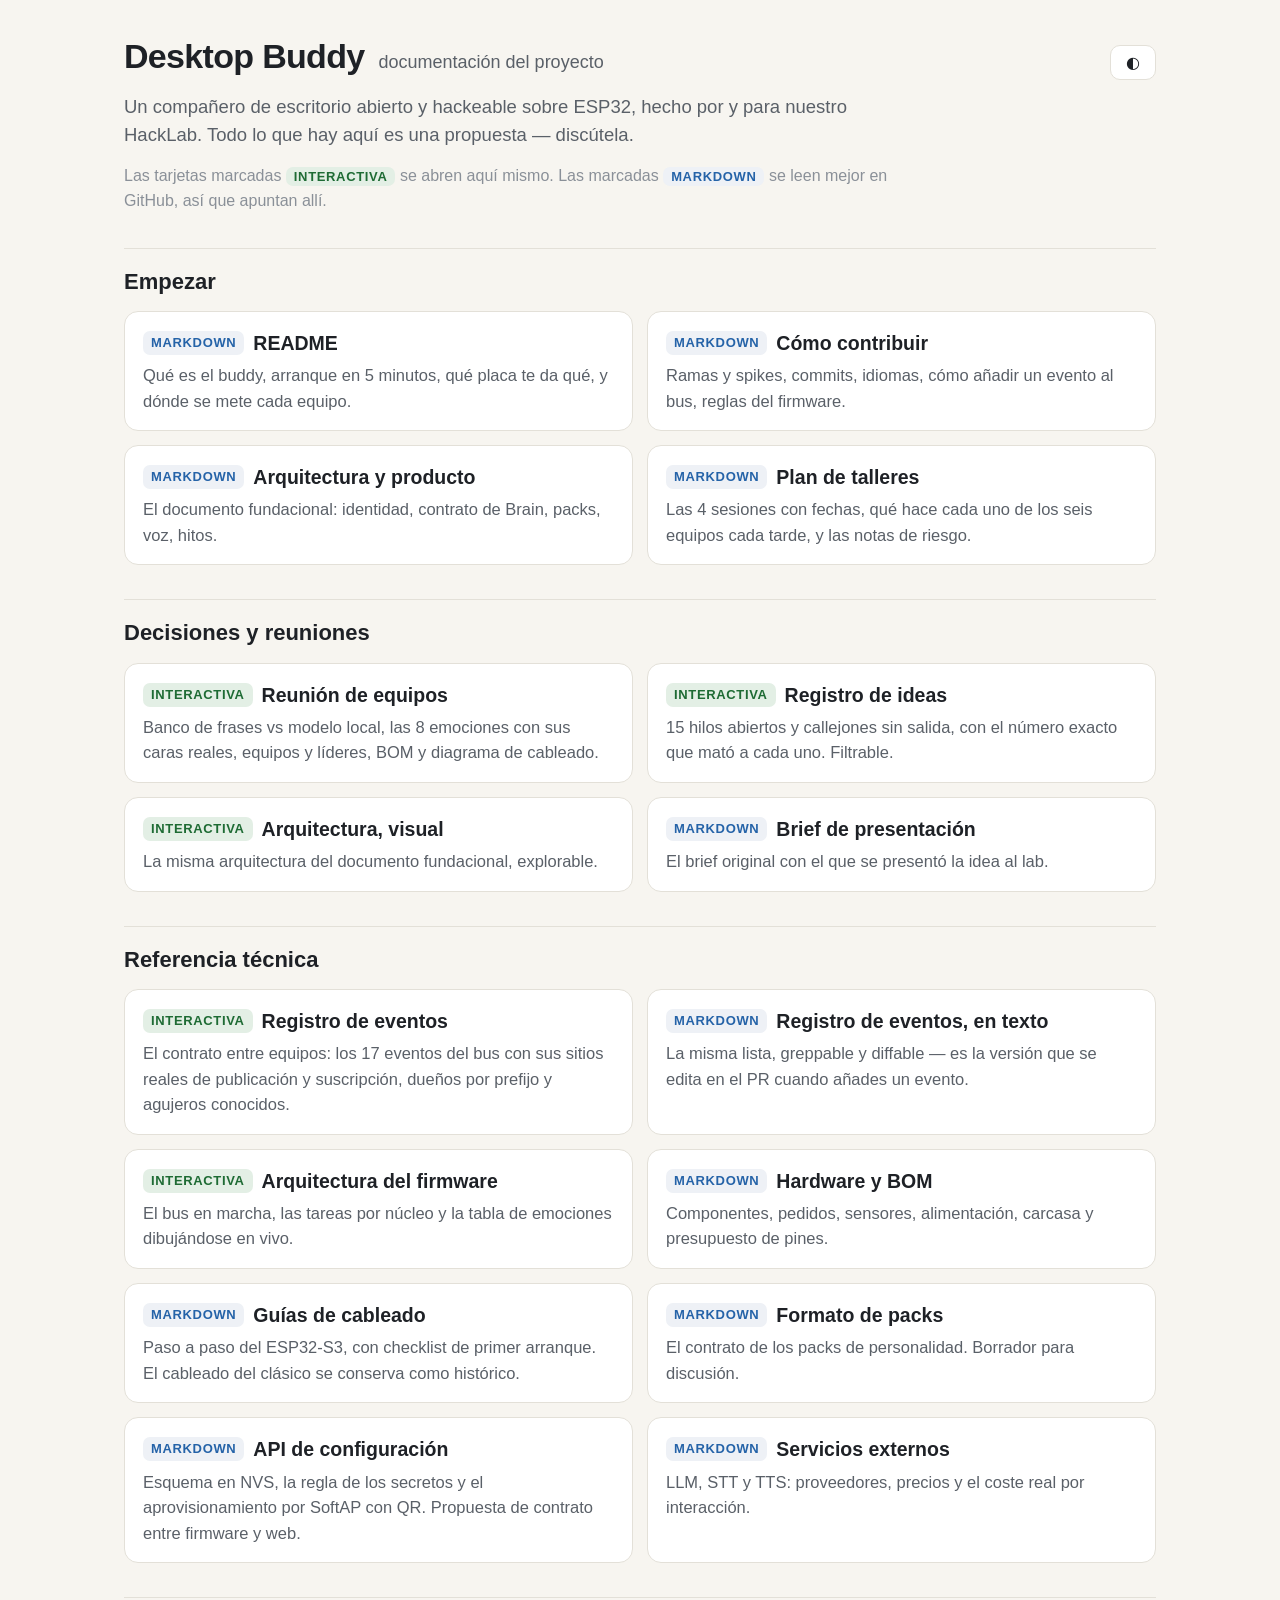
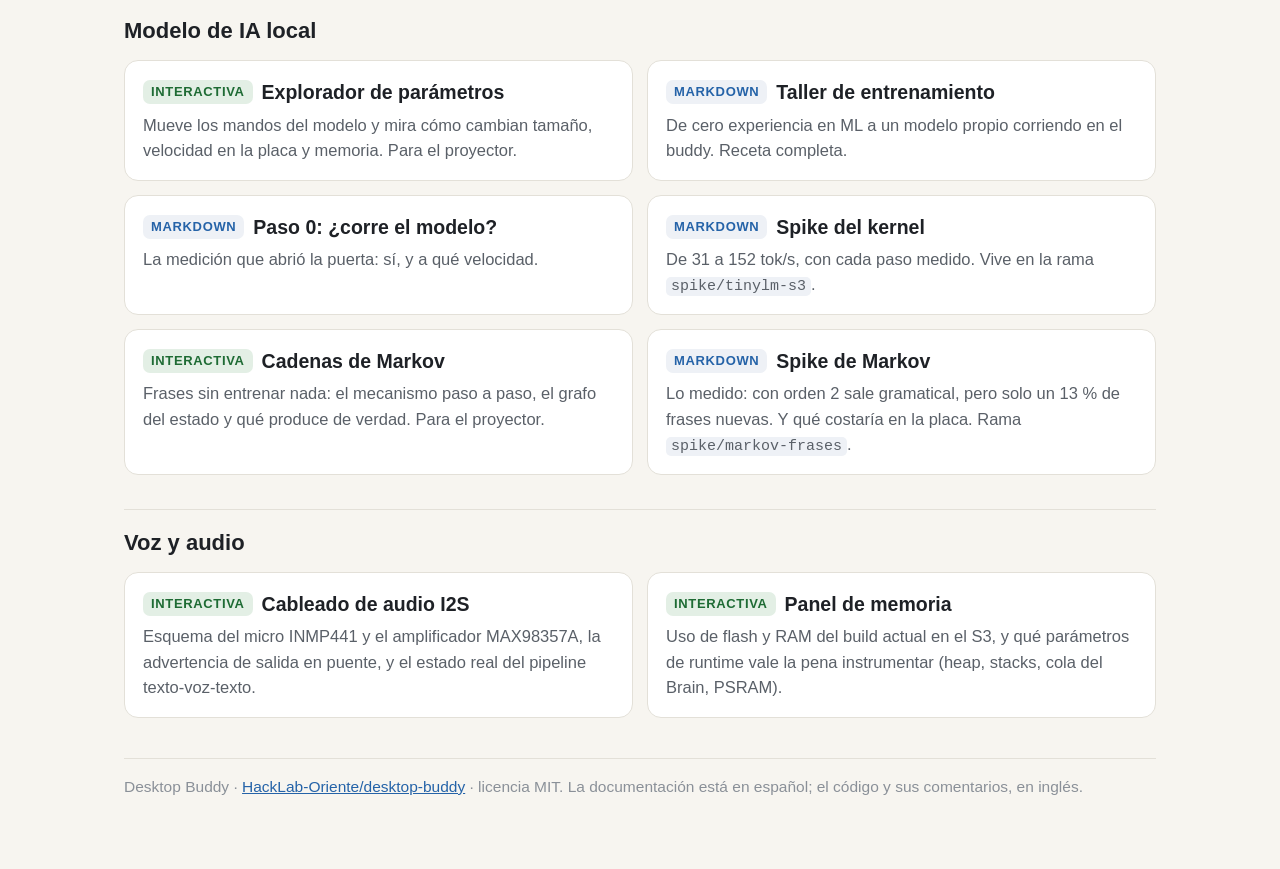
==== commit c5ecec48: "expressions: survive losing the eye cache, and finish the classic cleanup Answers the Copilot review" ====
--- a/docs/index.html
+++ b/docs/index.html
@@ -101,13 +101,13 @@
     <div class="d">La misma lista, greppable y diffable — es la versión que se edita en el PR cuando añades un evento.</div></a>
   <a class="card" href="firmware-architecture.html">
     <div class="t"><span class="pill p-live">interactiva</span>Arquitectura del firmware</div>
-    <div class="d">El bus en marcha, las tareas por núcleo, los dos targets y la tabla de emociones dibujándose en vivo.</div></a>
+    <div class="d">El bus en marcha, las tareas por núcleo y la tabla de emociones dibujándose en vivo.</div></a>
   <a class="card" href="https://github.com/HackLab-Oriente/desktop-buddy/blob/main/docs/hardware.md">
     <div class="t"><span class="pill p-md">markdown</span>Hardware y BOM</div>
     <div class="d">Componentes, pedidos, sensores, alimentación, carcasa y presupuesto de pines.</div></a>
   <a class="card" href="https://github.com/HackLab-Oriente/desktop-buddy/tree/main/hardware">
     <div class="t"><span class="pill p-md">markdown</span>Guías de cableado</div>
-    <div class="d">Paso a paso por placa: ESP32-S3 y ESP32 clásico, con checklist de primer arranque.</div></a>
+    <div class="d">Paso a paso del ESP32-S3, con checklist de primer arranque. El cableado del clásico se conserva como histórico.</div></a>
   <a class="card" href="https://github.com/HackLab-Oriente/desktop-buddy/blob/main/docs/pack-format.md">
     <div class="t"><span class="pill p-md">markdown</span>Formato de packs</div>
     <div class="d">El contrato de los packs de personalidad. Borrador para discusión.</div></a>
